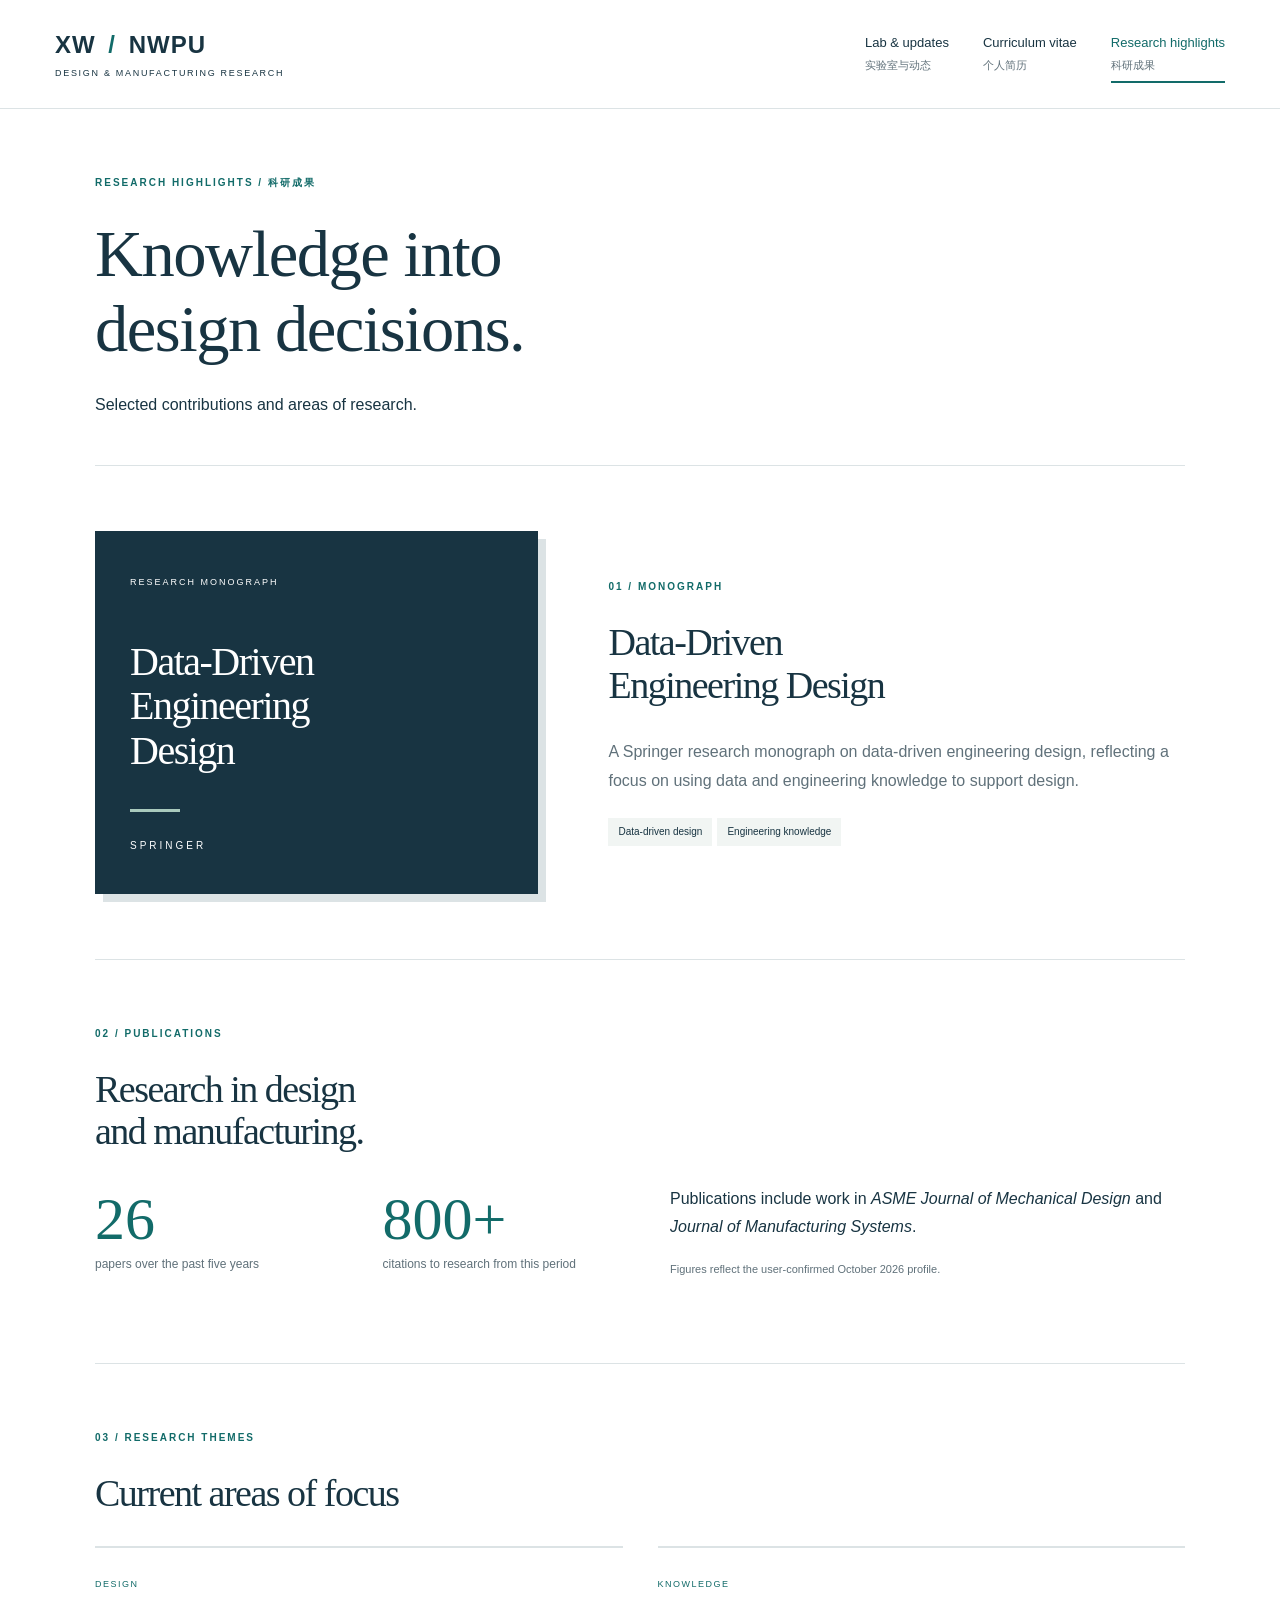
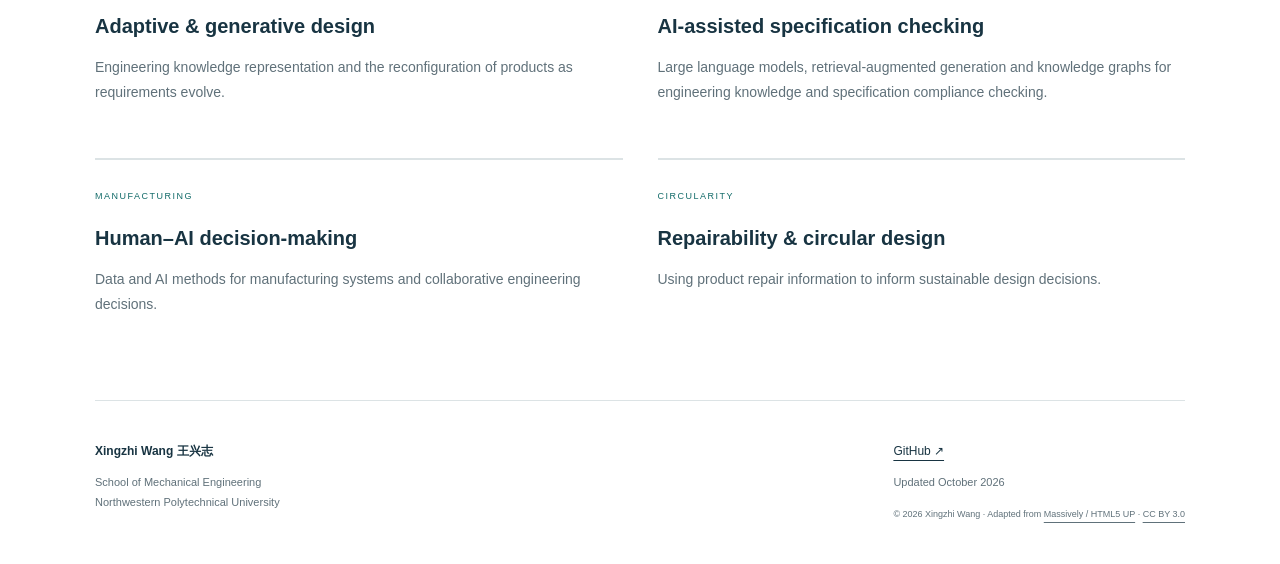
==== highlights.html @ c6bdbf44 "Create lab updates, curriculum vitae and research highlights pages" ====
<!DOCTYPE html>
<!-- Academic adaptation of Massively by HTML5 UP | CC BY 3.0. -->
<html lang="en"><head><meta charset="utf-8"><meta name="viewport" content="width=device-width, initial-scale=1"><title>Research highlights | Xingzhi Wang · NWPU</title><meta name="description" content="Design and manufacturing research, lab updates, Xingzhi Wang’s academic profile and research highlights at Northwestern Polytechnical University."><link rel="stylesheet" href="assets/css/lab.css"></head><body>
<a class="skip" href="#main">Skip to content</a>
<header class="site-header"><div class="header-inner"><a class="brand" href="index.html"><b>XW<span> / </span>NWPU</b><small>DESIGN &amp; MANUFACTURING RESEARCH</small></a><nav aria-label="Main navigation"><a href="index.html">Lab & updates<small lang="zh-CN">实验室与动态</small></a><a href="profile.html">Curriculum vitae<small lang="zh-CN">个人简历</small></a><a href="highlights.html" aria-current="page">Research highlights<small lang="zh-CN">科研成果</small></a></nav></div></header>
<main id="main"><div class="page-hero"><p class="eyebrow">RESEARCH HIGHLIGHTS / 科研成果</p><h1>Knowledge into<br>design decisions.</h1><p>Selected contributions and areas of research.</p></div>
<section class="feature"><div class="book-cover" aria-label="Typographic presentation of the monograph title, not the publisher’s book cover"><span>RESEARCH MONOGRAPH</span><h2>Data-Driven<br>Engineering<br>Design</h2><div class="book-rule"></div><small>SPRINGER</small></div><div><p class="eyebrow">01 / MONOGRAPH</p><h2>Data-Driven<br>Engineering Design</h2><p>A Springer research monograph on data-driven engineering design, reflecting a focus on using data and engineering knowledge to support design.</p><span class="tag">Data-driven design</span><span class="tag">Engineering knowledge</span></div></section>
<section class="publication"><p class="eyebrow">02 / PUBLICATIONS</p><h2>Research in design<br>and manufacturing.</h2><div class="publication-grid"><div class="metric"><strong>26</strong><span>papers over the past five years</span></div><div class="metric"><strong>800+</strong><span>citations to research from this period</span></div><div><p>Publications include work in <cite>ASME Journal of Mechanical Design</cite> and <cite>Journal of Manufacturing Systems</cite>.</p><p class="quiet small">Figures reflect the user-confirmed October 2026 profile.</p></div></div></section>
<section class="research-detail"><p class="eyebrow">03 / RESEARCH THEMES</p><h2>Current areas of focus</h2><div class="detail-grid"><article><span>DESIGN</span><h3>Adaptive &amp; generative design</h3><p>Engineering knowledge representation and the reconfiguration of products as requirements evolve.</p></article><article><span>KNOWLEDGE</span><h3>AI-assisted specification checking</h3><p>Large language models, retrieval-augmented generation and knowledge graphs for engineering knowledge and specification compliance checking.</p></article><article><span>MANUFACTURING</span><h3>Human–AI decision-making</h3><p>Data and AI methods for manufacturing systems and collaborative engineering decisions.</p></article><article><span>CIRCULARITY</span><h3>Repairability &amp; circular design</h3><p>Using product repair information to inform sustainable design decisions.</p></article></div></section></main>
<footer class="site-footer"><div><b>Xingzhi Wang <span lang="zh-CN">王兴志</span></b><p>School of Mechanical Engineering<br>Northwestern Polytechnical University</p></div><div><a href="https://github.com/XingzhiWANG829">GitHub ↗</a><p>Updated October 2026</p><small>© 2026 Xingzhi Wang · Adapted from <a href="https://html5up.net/massively">Massively / HTML5 UP</a> · <a href="https://creativecommons.org/licenses/by/3.0/">CC BY 3.0</a></small></div></footer></body></html>
---- assets/css/lab.css ----
:root{--ink:#183442;--muted:#60717a;--teal:#126b69;--line:#dce3e5;--wash:#f1f5f3;--warm:#f7f6f1}*{box-sizing:border-box}body{margin:0;color:var(--ink);background:#fff;font:16px/1.8 -apple-system,BlinkMacSystemFont,"Segoe UI",Arial,sans-serif}a{color:inherit;text-underline-offset:5px}a:hover{color:var(--teal)}a:focus-visible{outline:3px solid #b77e36;outline-offset:5px}h1,h2,h3,p{margin-top:0}h1,h2{font-family:Georgia,"Times New Roman",serif;font-weight:400;line-height:1.12;letter-spacing:-1.5px}h1{font-size:clamp(40px,5.2vw,70px);margin-bottom:25px}h2{font-size:38px}h3{font-size:20px;line-height:1.4;font-weight:600}p{margin-bottom:18px}.site-header{border-bottom:1px solid var(--line)}.header-inner{max-width:1250px;margin:auto;display:flex;align-items:center;justify-content:space-between;padding:25px 40px;gap:25px}.brand{text-decoration:none;line-height:1.4}.brand b{font-size:24px;letter-spacing:1px}.brand b span{color:var(--teal);padding:0 5px}.brand small{display:block;font-size:9px;letter-spacing:1.7px;margin-top:5px}nav{display:flex;gap:34px}nav a{font-size:13px;text-decoration:none;line-height:1.5;border-bottom:2px solid transparent;padding:8px 0}nav small{display:block;font-size:11px;color:var(--muted);margin-top:4px}nav a[aria-current]{border-color:var(--teal);color:var(--teal)}main{max-width:1170px;margin:auto;padding:0 40px}.eyebrow{font-size:10px;letter-spacing:2px;color:var(--teal);font-weight:700;margin-bottom:25px}.home-hero{display:grid;grid-template-columns:1.3fr 1fr;gap:45px;padding:80px 0 65px;align-items:center}.intro{font-size:17px}.hero-copy{max-width:490px;color:var(--muted)}.button{display:inline-flex;align-items:center;gap:30px;background:var(--teal);color:#fff;padding:12px 22px;text-decoration:none;font-size:13px;margin-top:15px}.button:hover{color:white;background:var(--ink)}.research-art{position:relative;height:400px;background:var(--wash);overflow:hidden}.orbit{position:absolute;border:1px solid #aec4ba;border-radius:50%;width:270px;height:270px;left:50%;top:50%;transform:translate(-50%,-50%)}.two{width:200px;height:330px;transform:translate(-50%,-50%) rotate(45deg)}.three{width:200px;height:330px;transform:translate(-50%,-50%) rotate(-45deg)}.art-center{position:absolute;top:43%;width:100%;text-align:center;font:28px/1.4 Georgia,serif}.art-center span{font:10px sans-serif;letter-spacing:2px}.art-tag{position:absolute;font-size:8px;letter-spacing:1.3px;background:var(--wash);padding:5px}.art-tag.top{top:40px;left:20px}.art-tag.bottom{bottom:45px;right:10px}.art-caption{position:absolute;bottom:12px;left:20px;font-size:8px;letter-spacing:1.5px;color:var(--muted)}section.overview{background:var(--ink);color:white;padding:40px;display:grid;grid-template-columns:1fr 2fr;gap:35px}.overview .eyebrow{color:#b3d7ca}.overview h2{font-size:34px}.overview p:not(.eyebrow){color:#d2dfe1}.text-link{font-size:13px;text-decoration:none;border-bottom:1px solid;padding-bottom:4px}.news,.themes,.publication,.research-detail{padding:65px 0;border-bottom:1px solid var(--line)}.section-top{display:flex;justify-content:space-between;align-items:center;gap:25px;margin-bottom:30px}.section-top .eyebrow{margin-bottom:12px}.section-top h2{margin-bottom:0}.quiet{color:var(--muted);font-size:13px}.news-item{display:grid;grid-template-columns:85px 1fr 20px;gap:30px;padding:28px 0;border-top:1px solid var(--line)}time{font-size:10px;letter-spacing:1px;color:var(--teal)}time b{display:block;font:40px Georgia,serif;letter-spacing:-2px;margin-bottom:10px}.category,.theme-grid article>span,.detail-grid article>span{font-size:9px;letter-spacing:1.5px;color:var(--teal)}.news-item h3{margin:10px 0}.news-item p{color:var(--muted);font-size:14px;margin:0}.news-mark{font-size:25px}.theme-grid{display:grid;grid-template-columns:repeat(3,1fr);gap:25px}.theme-grid article{padding:25px;background:var(--warm);border-top:3px solid var(--teal)}.theme-grid h3{margin:20px 0 15px}.theme-grid p{font-size:14px;color:var(--muted);margin:0}.page-hero{padding:65px 0 45px;border-bottom:1px solid var(--line)}.page-hero h1 span{font:30px sans-serif;letter-spacing:5px;white-space:nowrap}.page-hero p:last-child{margin:0}.cv-content{max-width:850px;margin:auto}.cv-content section{padding:40px 0;border-bottom:1px solid var(--line)}.section-heading{display:flex;gap:20px;align-items:center;margin-bottom:20px}.section-heading h2{font-size:30px;margin:0}.number{color:var(--teal);font-size:11px}.bio-cn{border-left:2px solid var(--line);padding-left:20px;color:var(--muted);font-size:14px}.timeline article{display:grid;grid-template-columns:120px 1fr;gap:25px;padding:20px 0;border-top:1px solid var(--line)}.timeline article:first-child{border:0}.period{font-size:12px;color:var(--teal)}.timeline h3{font-size:18px;margin-bottom:7px}.timeline p,.timeline ul{margin-bottom:0}.timeline ul{padding-left:20px}.service-grid{display:grid;grid-template-columns:1fr 1fr;gap:35px}.service-grid p,.service-grid ul{font-size:14px}.service-grid ul{padding-left:20px}.feature{display:grid;grid-template-columns:1fr 1.3fr;gap:70px;align-items:center;padding:65px 0;border-bottom:1px solid var(--line)}.book-cover{padding:35px;background:var(--ink);color:white;min-height:350px;box-shadow:8px 8px 0 var(--line)}.book-cover>span{font-size:9px;letter-spacing:2px}.book-cover h2{font-size:40px;margin:45px 0 35px}.book-rule{width:50px;height:3px;background:#a9cabd;margin-bottom:18px}.book-cover small{letter-spacing:3px;font-size:10px}.feature>div>p:not(.eyebrow){color:var(--muted)}.tag{display:inline-block;font-size:10px;background:var(--wash);padding:5px 10px;margin:5px 5px 0 0}.publication-grid{display:grid;grid-template-columns:1fr 1fr 2fr;gap:30px}.metric strong{font:60px Georgia,serif;display:block;color:var(--teal)}.metric span{font-size:12px;display:block;color:var(--muted)}.small{font-size:11px}.detail-grid{display:grid;grid-template-columns:1fr 1fr;gap:35px}.detail-grid article{border-top:2px solid var(--line);padding-top:20px}.detail-grid h3{margin:15px 0}.detail-grid p{color:var(--muted);font-size:14px}.site-footer{max-width:1170px;margin:auto;padding:40px;display:flex;justify-content:space-between;gap:30px;font-size:12px}.site-footer p{color:var(--muted);font-size:11px;margin:10px 0}.site-footer small{font-size:9px;color:var(--muted)}.skip{position:absolute;top:-100px;left:10px;padding:10px;background:white}.skip:focus{top:10px}
@media(max-width:800px){.header-inner{padding:22px 24px;display:block}nav{margin-top:20px;gap:25px}main{padding:0 24px}.home-hero{gap:25px;padding:40px 0;grid-template-columns:1fr}.research-art{height:270px}.orbit{width:210px;height:210px}.two,.three{width:150px;height:250px}.art-tag.top{top:15px}.art-tag.bottom{bottom:25px}.overview{grid-template-columns:1fr!important;padding:28px!important;gap:0!important}.theme-grid{grid-template-columns:1fr}.news,.themes,.publication,.research-detail{padding:40px 0}.section-top{align-items:start;flex-direction:column;gap:15px}.news-item{gap:15px;grid-template-columns:60px 1fr}.news-mark{display:none}h2{font-size:32px}.feature{gap:35px;grid-template-columns:1fr;padding:40px 0}.book-cover{max-width:330px}.publication-grid{grid-template-columns:1fr 1fr}.publication-grid>div:last-child{grid-column:1/-1}.detail-grid,.service-grid{grid-template-columns:1fr}.timeline article{grid-template-columns:1fr;gap:10px}.page-hero{padding-top:40px}.site-footer{padding:30px 24px;flex-direction:column}.page-hero h1 span{display:block;margin-top:20px}nav a{min-height:44px}.brand small{font-size:8px}}
@media(prefers-reduced-motion:reduce){*{scroll-behavior:auto}}@media print{nav,.research-art,.button,.skip{display:none}.site-header,section{break-inside:avoid}.home-hero,.feature{display:block}.book-cover{box-shadow:none}.site-footer{padding:20px 0}main{padding:0}}
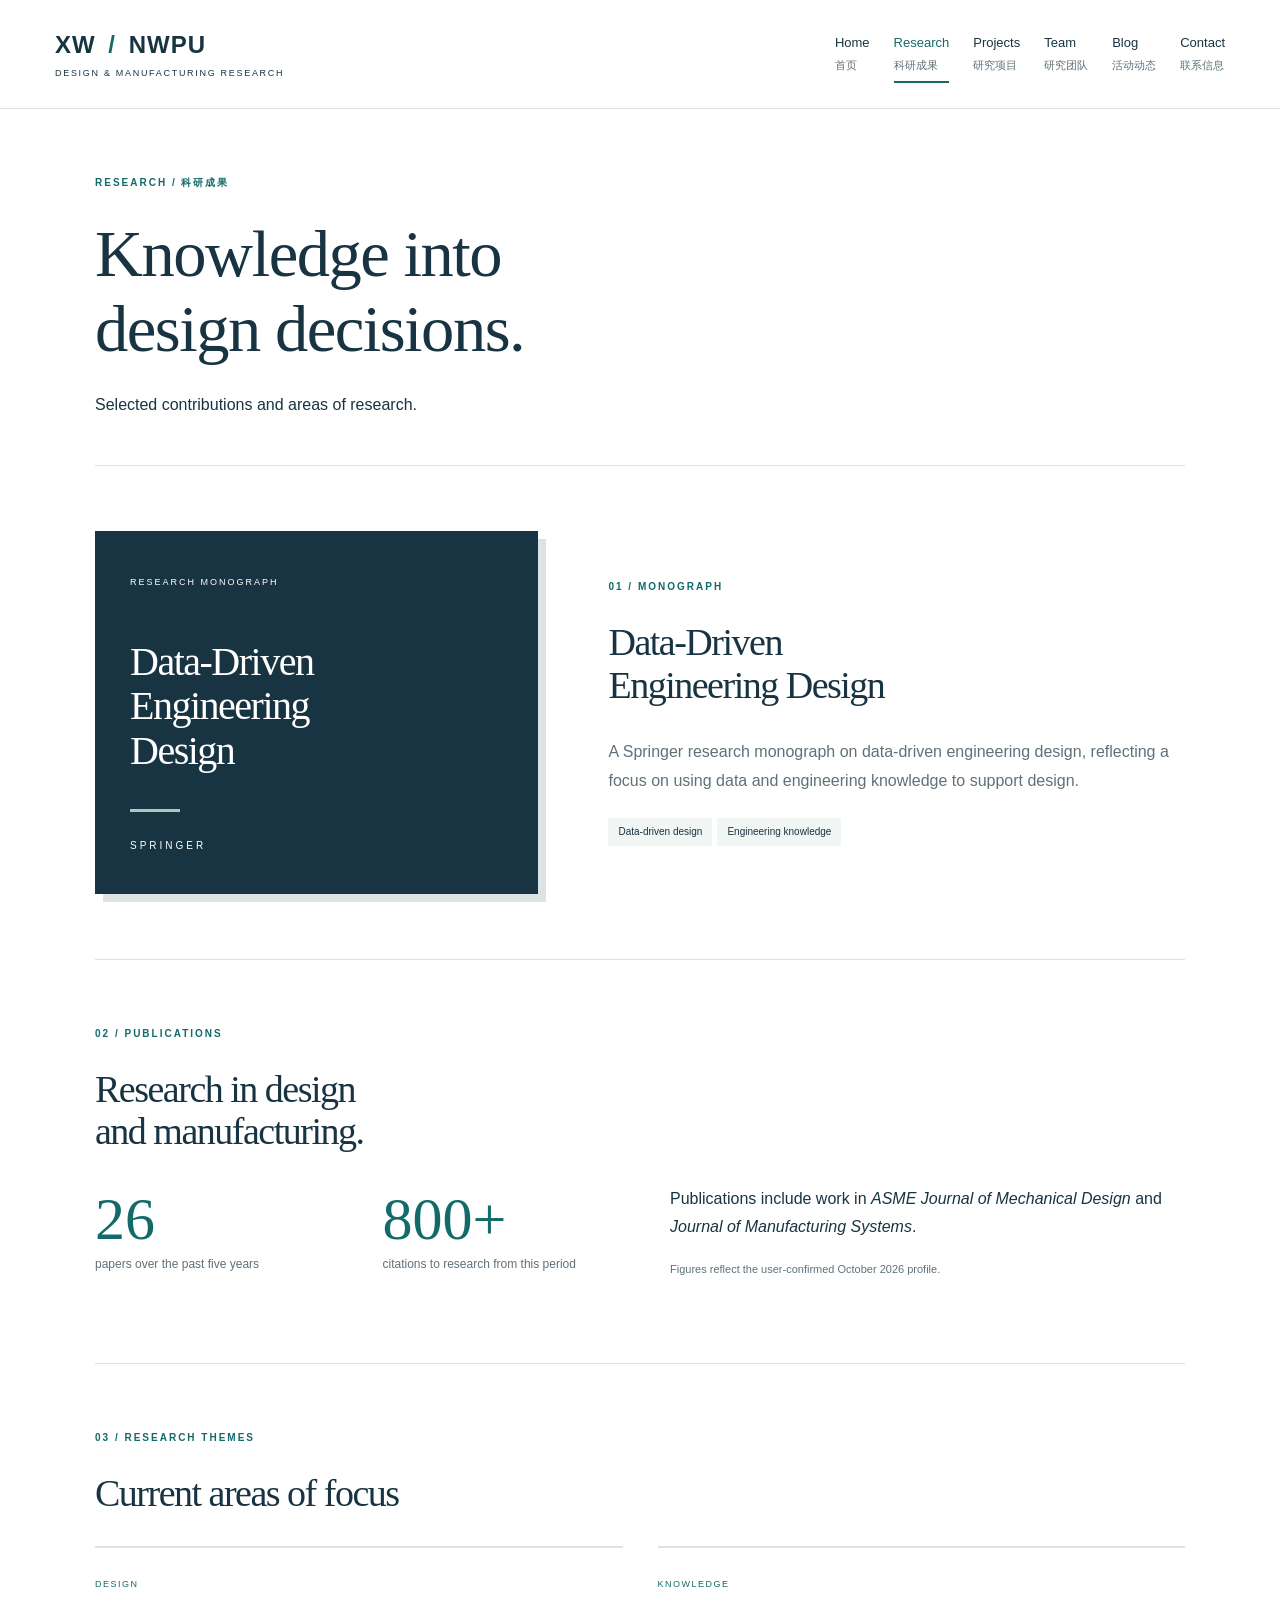
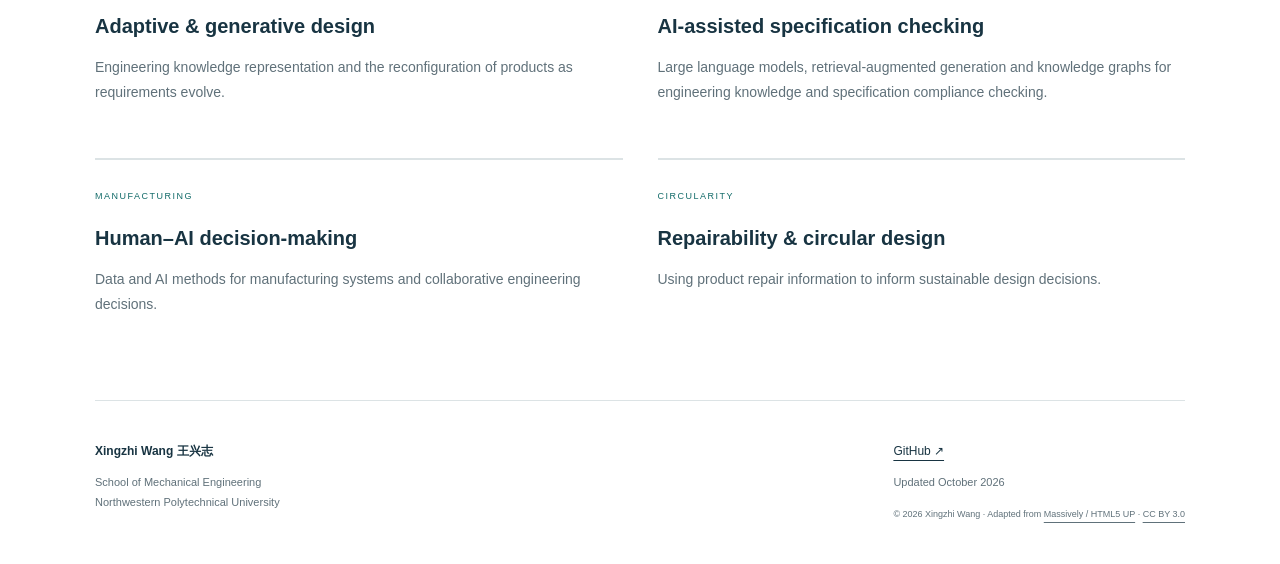
==== commit 732afa46: "Adopt lab navigation structure while retaining existing visual design" ====
--- a/highlights.html
+++ b/highlights.html
@@ -1,10 +1 @@
-<!DOCTYPE html>
-<!-- Academic adaptation of Massively by HTML5 UP | CC BY 3.0. -->
-<html lang="en"><head><meta charset="utf-8"><meta name="viewport" content="width=device-width, initial-scale=1"><title>Research highlights | Xingzhi Wang · NWPU</title><meta name="description" content="Design and manufacturing research, lab updates, Xingzhi Wang’s academic profile and research highlights at Northwestern Polytechnical University."><link rel="stylesheet" href="assets/css/lab.css"></head><body>
-<a class="skip" href="#main">Skip to content</a>
-<header class="site-header"><div class="header-inner"><a class="brand" href="index.html"><b>XW<span> / </span>NWPU</b><small>DESIGN &amp; MANUFACTURING RESEARCH</small></a><nav aria-label="Main navigation"><a href="index.html">Lab & updates<small lang="zh-CN">实验室与动态</small></a><a href="profile.html">Curriculum vitae<small lang="zh-CN">个人简历</small></a><a href="highlights.html" aria-current="page">Research highlights<small lang="zh-CN">科研成果</small></a></nav></div></header>
-<main id="main"><div class="page-hero"><p class="eyebrow">RESEARCH HIGHLIGHTS / 科研成果</p><h1>Knowledge into<br>design decisions.</h1><p>Selected contributions and areas of research.</p></div>
-<section class="feature"><div class="book-cover" aria-label="Typographic presentation of the monograph title, not the publisher’s book cover"><span>RESEARCH MONOGRAPH</span><h2>Data-Driven<br>Engineering<br>Design</h2><div class="book-rule"></div><small>SPRINGER</small></div><div><p class="eyebrow">01 / MONOGRAPH</p><h2>Data-Driven<br>Engineering Design</h2><p>A Springer research monograph on data-driven engineering design, reflecting a focus on using data and engineering knowledge to support design.</p><span class="tag">Data-driven design</span><span class="tag">Engineering knowledge</span></div></section>
-<section class="publication"><p class="eyebrow">02 / PUBLICATIONS</p><h2>Research in design<br>and manufacturing.</h2><div class="publication-grid"><div class="metric"><strong>26</strong><span>papers over the past five years</span></div><div class="metric"><strong>800+</strong><span>citations to research from this period</span></div><div><p>Publications include work in <cite>ASME Journal of Mechanical Design</cite> and <cite>Journal of Manufacturing Systems</cite>.</p><p class="quiet small">Figures reflect the user-confirmed October 2026 profile.</p></div></div></section>
-<section class="research-detail"><p class="eyebrow">03 / RESEARCH THEMES</p><h2>Current areas of focus</h2><div class="detail-grid"><article><span>DESIGN</span><h3>Adaptive &amp; generative design</h3><p>Engineering knowledge representation and the reconfiguration of products as requirements evolve.</p></article><article><span>KNOWLEDGE</span><h3>AI-assisted specification checking</h3><p>Large language models, retrieval-augmented generation and knowledge graphs for engineering knowledge and specification compliance checking.</p></article><article><span>MANUFACTURING</span><h3>Human–AI decision-making</h3><p>Data and AI methods for manufacturing systems and collaborative engineering decisions.</p></article><article><span>CIRCULARITY</span><h3>Repairability &amp; circular design</h3><p>Using product repair information to inform sustainable design decisions.</p></article></div></section></main>
-<footer class="site-footer"><div><b>Xingzhi Wang <span lang="zh-CN">王兴志</span></b><p>School of Mechanical Engineering<br>Northwestern Polytechnical University</p></div><div><a href="https://github.com/XingzhiWANG829">GitHub ↗</a><p>Updated October 2026</p><small>© 2026 Xingzhi Wang · Adapted from <a href="https://html5up.net/massively">Massively / HTML5 UP</a> · <a href="https://creativecommons.org/licenses/by/3.0/">CC BY 3.0</a></small></div></footer></body></html>+<!DOCTYPE html><html lang="en"><head><meta charset="utf-8"><meta name="viewport" content="width=device-width, initial-scale=1"><meta http-equiv="refresh" content="0; url=research.html"><title>Research | Xingzhi Wang</title></head><body><p>Research highlights are now on the <a href="research.html">Research page</a>.</p></body></html>
